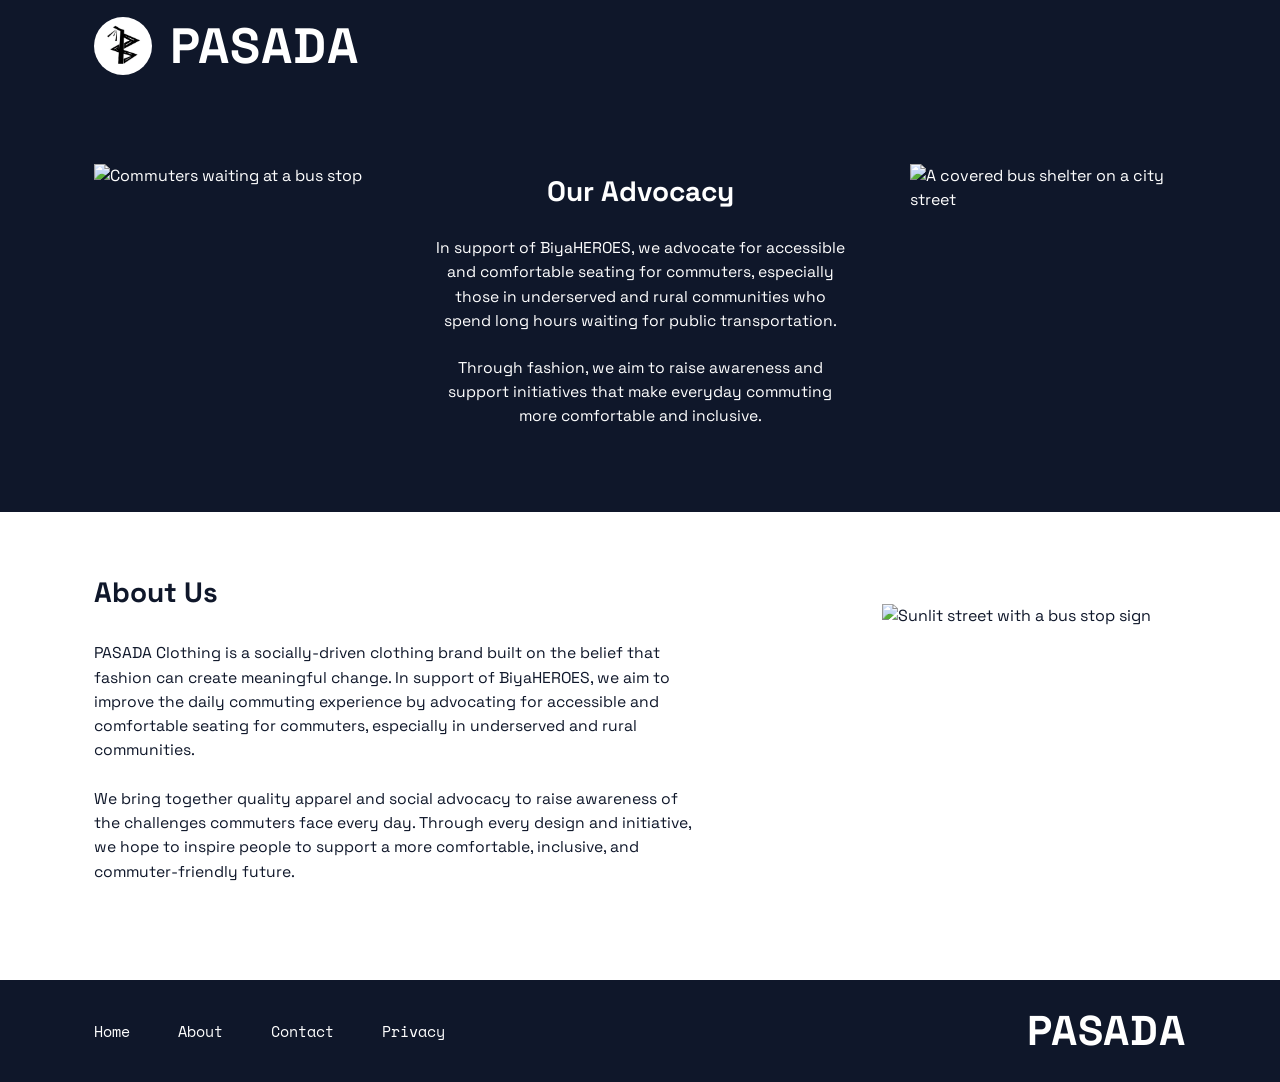
==== about.html @ 644e5175 "Add files via upload" ====
<!doctype html>
<html lang="en">

<head>
    <meta charset="UTF-8">
    <meta name="viewport" content="width=device-width, initial-scale=1.0">

    <title>About | PASADA</title>

    <!-- Bootstrap CSS -->
    <link href="https://cdn.jsdelivr.net/npm/bootstrap@5.3.9/dist/css/bootstrap.min.css" rel="stylesheet">

    <!-- Bootstrap Icons -->
    <link rel="stylesheet" href="https://cdn.jsdelivr.net/npm/bootstrap-icons@1.13.1/font/bootstrap-icons.min.css">

    <!-- Fonts: Space Grotesk + Space Mono -->
    <link rel="preconnect" href="https://fonts.googleapis.com">
    <link rel="preconnect" href="https://fonts.gstatic.com" crossorigin>
    <link href="https://fonts.googleapis.com/css2?family=Space+Grotesk:wght@300..700&family=Space+Mono:ital,wght@0,400;0,700;1,400;1,700&display=swap" rel="stylesheet">

    <!-- Custom CSS -->
    <link rel="stylesheet" href="style.css">

</head>

<body class="d-flex flex-column min-vh-100">

    <!-- HEADER -->
    <header id="site-header" data-variant="circle"></header>

    <!-- MAIN CONTENT -->
    <main class="flex-grow-1">

        <!-- OUR ADVOCACY -->
        <section class="advocacy">
            <div class="page-container">
                <div class="advocacy-grid">
                    <img src="images/advocacy-left.png" alt="Commuters waiting at a bus stop" class="adv-left" loading="lazy">

                    <div class="advocacy-text">
                        <h2>Our Advocacy</h2>
                        <p>In support of BiyaHEROES, we advocate for accessible and comfortable seating for commuters, especially those in underserved and rural communities who spend long hours waiting for public transportation.</p>
                        <p>Through fashion, we aim to raise awareness and support initiatives that make everyday commuting more comfortable and inclusive.</p>
                    </div>

                    <img src="images/advocacy-right.png" alt="A covered bus shelter on a city street" class="adv-right" loading="lazy">
                </div>
            </div>
        </section>

        <!-- ABOUT US -->
        <section class="about">
            <div class="page-container">
                <div class="about-grid">
                    <div>
                        <h2>About Us</h2>
                        <p>PASADA Clothing is a socially-driven clothing brand built on the belief that fashion can create meaningful change. In support of BiyaHEROES, we aim to improve the daily commuting experience by advocating for accessible and comfortable seating for commuters, especially in underserved and rural communities.</p>
                        <p>We bring together quality apparel and social advocacy to raise awareness of the challenges commuters face every day. Through every design and initiative, we hope to inspire people to support a more comfortable, inclusive, and commuter-friendly future.</p>
                    </div>
                    <img src="images/about-us.png" alt="Sunlit street with a bus stop sign" loading="lazy">
                </div>
            </div>
        </section>

    </main>

    <!-- FOOTER -->
    <footer id="site-footer"></footer>

    <!-- Bootstrap JavaScript -->
    <script src="https://cdn.jsdelivr.net/npm/bootstrap@5.3.9/dist/js/bootstrap.bundle.min.js"></script>

    <!-- Shared Components (header + footer) -->
    <script src="components.js"></script>

</body>
</html>
---- style.css ----
:root {
    --primary: #0F172A;     /* navy */
    --secondary: #E3B624;   /* gold */
    --secondary2: #64748B;  /* slate */
    --neutral: #FFFFFF;
    --gray-100: #E5E7EB;    /* form fields */
    --gray-200: #D9D9D9;    /* sidebar, avatars */
    --gray-300: #D0D0D0;    /* size / qty buttons */
    --gray-500: #9B9B9B;    /* image placeholders */

    --font-sans: "Space Grotesk", Arial, Helvetica, sans-serif;
    --font-mono: "Space Mono", "Courier New", monospace;
}

*, *::before, *::after { box-sizing: border-box; }

body {
    margin: 0;
    background: var(--neutral);
    color: var(--primary);
    font-family: var(--font-sans);
}

.font-mono { font-family: var(--font-mono); }
.text-slate { color: var(--secondary2); }

.page-container {
    width: 100%;
    max-width: 1140px;
    margin-inline: auto;
    padding-inline: 1.5rem;
}

/* ---------- Header (all pages except Home) ---------- */
.site-header {
    background: var(--primary);
    color: var(--neutral);
}
.site-header .brand {
    display: inline-flex;
    align-items: center;
    gap: 1.1rem;
    padding-block: 1.05rem;
    color: inherit;
    text-decoration: none;
}
.brand-circle {
    width: 58px; height: 58px;
    border-radius: 50%;
    background: #fff;
    padding: 5px;
    object-fit: contain;
    flex-shrink: 0;
}
.brand-mark { height: 52px; width: auto; flex-shrink: 0; }
.brand-word {
    font-weight: 700;
    font-size: clamp(2rem, 4.2vw, 3.1rem);
    line-height: 1;
    letter-spacing: .02em;
}

/* ---------- Header (Home – floats over hero) ---------- */
.home-header {
    position: absolute;
    z-index: 3;
    top: 2.5rem;
    left: max(1.5rem, calc((100vw - 1140px) / 2 + 1.5rem));
    right: 1.5rem;
    max-width: 523px;
    background: var(--primary);
    color: #fff;
    display: flex;
    align-items: center;
    justify-content: space-between;
    gap: 1rem;
    padding: 1rem 2rem;
}
.home-header .brand { display: inline-flex; align-items: center; gap: .75rem; color: inherit; text-decoration: none; }
.home-header .brand-mark { height: 46px; }
.home-header .brand-word { font-size: 2.1rem; }
.search-pill {
    display: flex; align-items: center; gap: .5rem;
    background: #fff; border-radius: 999px;
    padding: .35rem .9rem;
    flex: 1 1 180px; min-width: 0; max-width: 200px;
}
.search-pill i { color: var(--primary); font-size: .95rem; }
.search-pill input {
    border: 0; outline: 0; background: transparent; width: 100%;
    font: 400 .72rem var(--font-sans); color: var(--primary);
}
@media (max-width: 575.98px) {
    .home-header { top: 1rem; padding: .75rem 1rem; flex-wrap: wrap; }
    .home-header .brand-word { font-size: 1.6rem; }
    .search-pill { max-width: none; flex-basis: 100%; }
}

/* ---------- Footer ---------- */
.site-footer {
    background: var(--primary);
    color: #fff;
    margin-top: auto;
}
.site-footer .footer-inner {
    display: flex; align-items: center; justify-content: space-between;
    flex-wrap: wrap; gap: 1rem;
    padding-block: 1.9rem;
}
.footer-nav { display: flex; flex-wrap: wrap; gap: 1.5rem 3rem; font-family: var(--font-mono); font-size: .95rem; }
.footer-nav a, .footer-word { color: #fff; text-decoration: none; }
.footer-nav a:hover { text-decoration: underline; }
.footer-word { font-weight: 700; font-size: 2.6rem; line-height: 1; letter-spacing: .02em; }
@media (max-width: 767.98px) {
    .site-footer .footer-inner { flex-direction: column; text-align: center; }
    .footer-nav { justify-content: center; gap: 1rem 1.75rem; }
}

/* HOME */
.hero {
    position: relative;
    overflow: hidden;
    color: #fff;
    isolation: isolate;
    padding: 9.5rem 0 3.25rem;
}
.hero::before {                      /* blurred B&W photo */
    content: "";
    position: absolute; inset: -20px;
    background: url("images/hero-bus-stop.png") center / cover no-repeat;
    filter: blur(5px);
    z-index: -2;
}
.hero::after {                       /* navy tint */
    content: "";
    position: absolute; inset: 0;
    background: rgba(15, 23, 42, .62);
    z-index: -1;
}
.hero-products { display: flex; justify-content: center; gap: 3rem; flex-wrap: wrap; }
.hero-product { flex: 1 1 260px; max-width: 460px; text-align: center; color: #fff; text-decoration: none; }
.hero-product img { height: 270px; width: auto; max-width: 100%; object-fit: contain; margin-bottom: 1.25rem; }
.hero-product h1, .hero-product h2 { font-size: clamp(1.4rem, 2.4vw, 1.75rem); font-weight: 500; margin: 0 0 .15rem; }
.hero-product p { font-family: var(--font-mono); font-size: 1.05rem; margin: 0; }
.hero-product:hover img { transform: translateY(-4px); }
.hero-product img { transition: transform .2s ease; }

.tagline {
    position: relative;
    min-height: 360px;
    display: flex; align-items: center;
    color: #fff;
    background: #111 url("images/tagline-jeepney.png") center / cover no-repeat;
}
.tagline h2 { font-size: 1.4rem; font-weight: 700; margin: 0; }

.section-title {
    text-align: center;
    font-weight: 700;
    font-size: 1.45rem;
    color: var(--primary);
    margin: 0 0 3rem;
}

.featured { padding: 4.5rem 0 2.5rem; }
.featured-grid { display: grid; grid-template-columns: repeat(3, 1fr); gap: 2rem; }
.featured-item { display: block; color: inherit; text-decoration: none; max-width: 260px; margin-inline: auto; width: 100%; }
.featured-item img { width: 100%; aspect-ratio: 1 / 1.05; object-fit: contain; margin-bottom: 1.25rem; }
.featured-item h3 { font-family: var(--font-mono); font-weight: 700; font-size: 1.1rem; margin: 0 0 .15rem; }
.featured-item p { color: var(--secondary2); font-size: .8rem; margin: 0; line-height: 1.5; }
.featured-item:hover h3 { text-decoration: underline; }
@media (max-width: 767.98px) { .featured-grid { grid-template-columns: 1fr; gap: 2.5rem; } }

.categories { padding: 2.5rem 0 3rem; }
.category-grid { display: grid; grid-template-columns: repeat(4, 1fr); gap: 2rem; text-align: center; }
.category-item { color: var(--primary); text-decoration: none; }
.category-item img { height: 120px; width: auto; margin-bottom: 1rem; }
.category-item span { display: block; font-size: 1.05rem; }
.category-item:hover span { text-decoration: underline; }
@media (max-width: 575.98px) { .category-grid { grid-template-columns: repeat(2, 1fr); } }

.promo {
    position: relative;
    max-width: 865px;
    margin: 0 auto 4.5rem;
    color: #fff;
    min-height: 240px;
    background: var(--primary);
}
.promo img { width: 100%; height: 100%; min-height: 240px; object-fit: cover; object-position: right center; display: block; position: absolute; inset: 0; }
.promo-text { position: relative; padding: 4.5rem 2rem 1.5rem 2rem; }
.promo-text { display: flex; flex-direction: column; justify-content: flex-end; min-height: 335px; }
.promo-text h2 { font-size: 1.6rem; font-weight: 700; margin: 0; }
.promo-text p { font-family: var(--font-mono); font-size: 1.05rem; margin: 0; }
@media (max-width: 767.98px) { .promo { margin-inline: 1.5rem; } .promo-text { min-height: 240px; padding-top: 3rem; } }

/* Advocacy + About (Home bottom & About page) */
.advocacy { background: var(--primary); color: #fff; padding: 4.5rem 0; }
.advocacy-grid {
    display: grid; align-items: center; gap: 3.5rem;
    grid-template-columns: 276px 1fr 276px;
}
.advocacy-grid img { width: 100%; aspect-ratio: 1; object-fit: cover; display: block; }
.advocacy-grid .adv-left  { object-position: 30% 50%; }
.advocacy-grid .adv-right { object-position: 28% 50%; }
.advocacy-text { text-align: center; max-width: 420px; margin-inline: auto; }
.advocacy-text h2 { font-size: 1.75rem; font-weight: 700; margin: 0 0 1.75rem; }
.advocacy-text p { font-size: .98rem; line-height: 1.55; margin: 0 0 1.4rem; }
.advocacy-text p:last-child { margin-bottom: 0; }
@media (max-width: 991.98px) {
    .advocacy-grid { grid-template-columns: 1fr; }
    .advocacy-grid img { max-width: 320px; margin-inline: auto; }
    .advocacy-grid .adv-left { order: 2; }
    .advocacy-text { order: 1; }
    .advocacy-grid .adv-right { order: 3; }
}

.about { padding: 4rem 0 4.5rem; }
.about-grid { display: grid; grid-template-columns: 1fr 304px; gap: 4rem; align-items: center; }
.about-grid h2 { font-size: 1.75rem; font-weight: 700; margin: 0 0 2rem; }
.about-grid p { font-size: .98rem; line-height: 1.55; margin: 0 0 1.5rem; max-width: 600px; }
.about-grid img { width: 100%; aspect-ratio: 304 / 276; object-fit: cover; object-position: 60% 50%; display: block; }
@media (max-width: 767.98px) { .about-grid { grid-template-columns: 1fr; } .about-grid img { max-width: 320px; } }

/* PRODUCT PAGE */
.product-layout { display: grid; grid-template-columns: minmax(0, 1fr) 265px; flex: 1 0 auto; }
.product-main { padding: 2.5rem 2.5rem 3rem max(1.5rem, calc((100vw - 1140px) / 2 + 1.5rem)); }
.product-top { display: grid; grid-template-columns: 290px 1fr; gap: 3rem; align-items: start; margin-bottom: 2.75rem; }
.product-photo img { width: 100%; height: auto; display: block; }
.product-info h1 { font-size: clamp(2rem, 3.4vw, 2.5rem); font-weight: 700; margin: .5rem 0 0; color: #000; }
.product-price { font-family: var(--font-mono); font-size: 1.9rem; margin: .1rem 0 1rem; color: #000; }

.size-group { display: flex; gap: 4px; margin-bottom: 1.9rem; }
.size-group label, .qty-box {
    background: var(--gray-300);
    font-family: var(--font-mono); font-size: 1.05rem;
    min-width: 94px; height: 34px;
    display: inline-flex; align-items: center; justify-content: center;
    cursor: pointer; user-select: none; margin: 0;
}
.size-group input { position: absolute; opacity: 0; width: 1px; height: 1px; pointer-events: none; }
.size-group { position: relative; }
.size-group input:checked + label { background: var(--primary); color: #fff; }
.size-group input:focus-visible + label { outline: 3px solid var(--secondary); outline-offset: 2px; }
.qty-box { cursor: default; justify-content: space-between; padding: 0 .6rem; min-width: 94px; }
.qty-box button { background: none; border: 0; padding: 0 .25rem; font: inherit; line-height: 1; cursor: pointer; color: inherit; }
.qty-box output { min-width: 1.2em; text-align: center; }

.btn-row { display: flex; flex-wrap: wrap; gap: 1.1rem; margin: 1.2rem 0 .6rem; }
.btn-pasada {
    font-family: var(--font-mono); font-size: 1.05rem;
    border: 2px solid #000; border-radius: 0;
    padding: .35rem 1.1rem; line-height: 1.4; cursor: pointer;
}
.btn-cart  { background: var(--secondary2); color: #fff; }
.btn-order { background: var(--secondary);  color: #000; }
.btn-pasada:hover { filter: brightness(1.08); }
.btn-pasada:focus-visible { outline: 3px solid var(--primary); outline-offset: 2px; }
.sold { font-size: .85rem; margin: 0; color: #000; }
.cart-msg { font-family: var(--font-mono); font-size: .85rem; min-height: 1.3em; margin: .5rem 0 0; color: var(--secondary2); }

.product-main h2 { font-size: 1.75rem; font-weight: 700; margin: 0 0 .9rem; color: #000; }
.product-details p { font-family: var(--font-mono); font-size: 1.2rem; line-height: 1.5; margin: 0; color: #000; }
.reviews { margin-top: 1.8rem; }
.reviews h2 { font-size: 1.5rem; }
.rating-row { display: flex; align-items: center; gap: 1.5rem; margin: 1rem 0 1.6rem; }
.rating-row .score { font-size: 2.4rem; font-weight: 500; line-height: 1; padding-left: .25rem; }
.stars { display: inline-flex; gap: .2rem; color: var(--secondary); }
.stars .off { color: var(--gray-200); }
.rating-row .stars { font-size: 2.1rem; gap: .5rem; }
.review-list { display: grid; grid-template-columns: repeat(2, minmax(0, 1fr)); gap: 1.5rem; }
.review { display: flex; align-items: flex-start; gap: .9rem; }
.avatar { width: 64px; height: 64px; border-radius: 50%; background: var(--gray-200); flex-shrink: 0; }
.review-body { flex: 1 1 auto; min-width: 0; }
.review-body .stars { font-size: 1.15rem; margin-bottom: .1rem; }
.review-body p { font-family: var(--font-mono); font-size: 1.05rem; margin: .45rem 0 0; color: #000; }
.review-photo { width: 124px; height: 90px; flex-shrink: 0; background: var(--gray-500); }
.review-photo svg { width: 100%; height: 100%; display: block; }

.product-side { background: var(--gray-200); padding: 2rem 1.5rem; text-align: center; }
.product-side > h2 { font-family: var(--font-mono); font-weight: 400; font-size: 1rem; line-height: 1.25; margin: 0 0 2.2rem; color: #000; }
.side-item { display: block; color: #000; text-decoration: none; margin-bottom: 2.1rem; }
.side-item .thumb { width: 143px; height: 165px; margin: 0 auto 1rem; background: #fff; border: 1px solid #000; display: flex; align-items: center; justify-content: center; }
.side-item .thumb img { width: 100%; height: 100%; object-fit: contain; }
.side-item strong { display: block; font-size: 1.1rem; }
.side-item .price { display: block; font-size: .95rem; margin: .1rem 0 .35rem; }
.side-item .stars { font-size: .95rem; margin-bottom: .3rem; }
.side-item .sold-sm { display: block; font-size: .78rem; }
.side-item:hover strong { text-decoration: underline; }

@media (max-width: 991.98px) {
    .product-layout { grid-template-columns: 1fr; }
    .product-main { padding: 2rem 1.5rem; }
    .product-side { padding-bottom: 1rem; }
}
@media (max-width: 767.98px) {
    .product-top { grid-template-columns: 1fr; gap: 1.5rem; }
    .product-photo { max-width: 290px; }
    .review-list { grid-template-columns: 1fr; }
}


.policy { padding: 4rem 0 6rem; }
.policy h1 { text-align: center; font-weight: 700; font-size: clamp(2.5rem, 5vw, 3.6rem); color: var(--primary); margin: 0 0 4.5rem; }
.policy-body { max-width: 960px; margin-inline: auto; }
.policy h2 { font-family: var(--font-mono); font-weight: 700; font-size: 1.65rem; color: var(--primary); margin: 0 0 1.1rem; }
.policy p { font-family: var(--font-mono); font-size: 1.02rem; line-height: 1.5; color: var(--primary); margin: 0 0 3rem; }

/* CONTACT */
.contact { padding: 2.5rem 0 5rem; }
.contact h1 { text-align: center; font-weight: 700; font-size: clamp(2.5rem, 5vw, 3.6rem); color: #000; margin: 0 0 3rem; }
.contact-grid { display: grid; grid-template-columns: 6fr 5fr; gap: 4rem; align-items: center; }
.contact-form label { display: block; font-family: var(--font-mono); font-size: 1.05rem; margin-bottom: .55rem; color: #000; }
.contact-form .field { margin-bottom: 1.6rem; }
.contact-form input, .contact-form textarea {
    width: 100%; background: var(--gray-100);
    border: 1px solid var(--primary); border-radius: 12px;
    padding: .6rem .9rem; font: 400 1rem var(--font-sans); color: var(--primary);
}
.contact-form input { height: 48px; }
.contact-form textarea { min-height: 96px; resize: vertical; }
.contact-form input:focus, .contact-form textarea:focus { outline: 3px solid var(--secondary); outline-offset: 1px; }
.btn-submit {
    background: var(--primary); color: #fff; border: 0; border-radius: 14px;
    font-family: var(--font-mono); font-size: 1.3rem; padding: .7rem 2rem; cursor: pointer;
}
.btn-submit:hover { background: #1b2742; }
.contact-logo { text-align: center; }
.contact-logo img { width: 100%; max-width: 370px; height: auto; }
@media (max-width: 767.98px) { .contact-grid { grid-template-columns: 1fr; gap: 2.5rem; } .contact-logo { order: -1; } .contact-logo img { max-width: 240px; } }
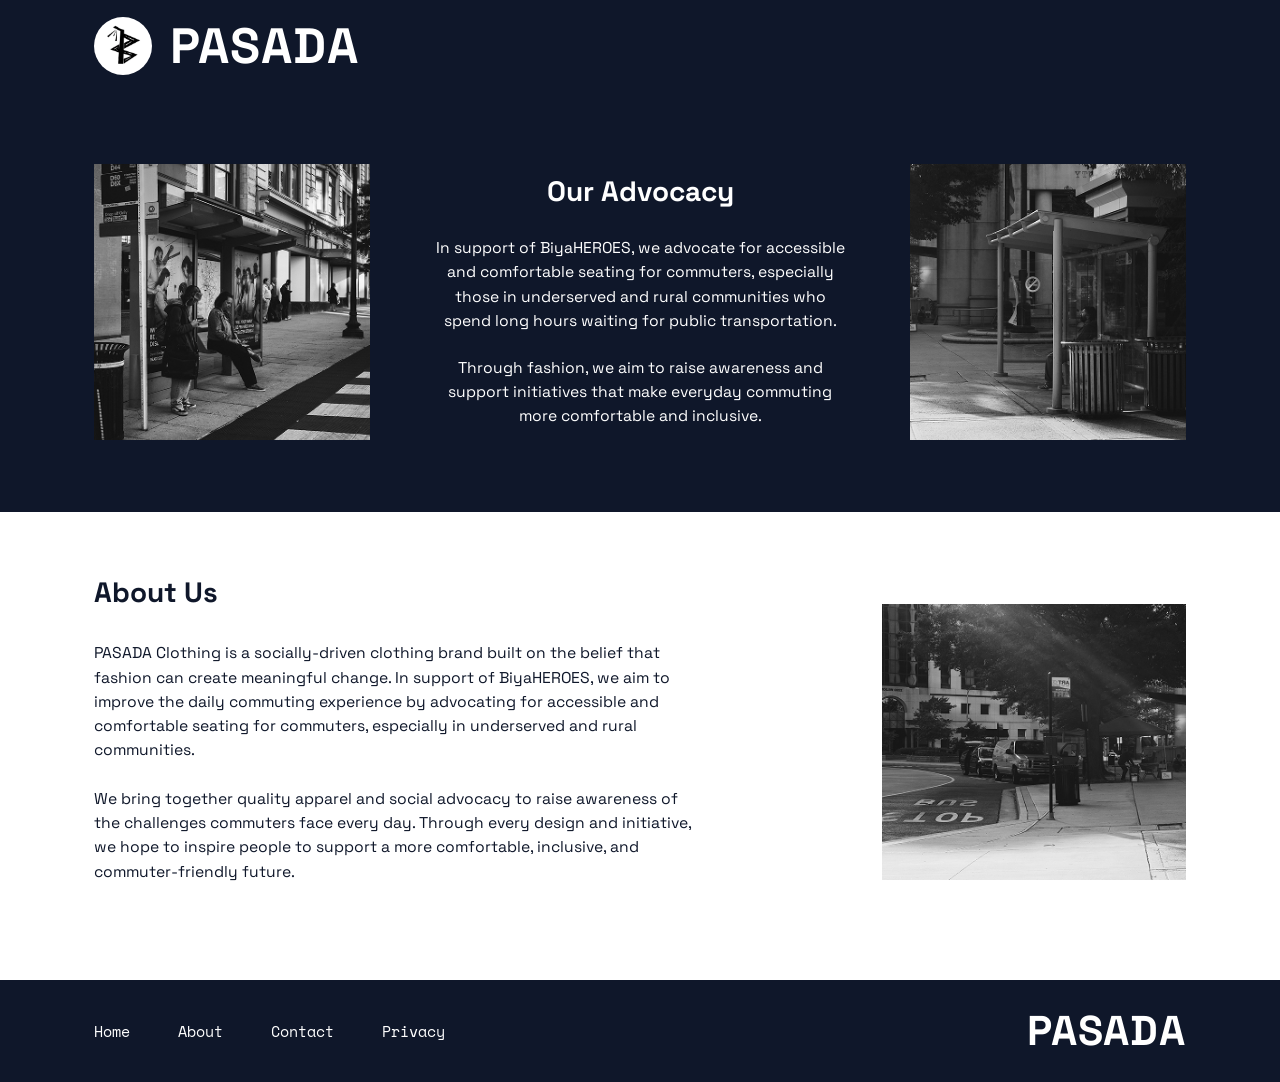
==== commit 3c0127f6: "edited stuff" ====
--- a/about.html
+++ b/about.html
@@ -35,7 +35,7 @@
         <section class="advocacy">
             <div class="page-container">
                 <div class="advocacy-grid">
-                    <img src="images/advocacy-left.png" alt="Commuters waiting at a bus stop" class="adv-left" loading="lazy">
+                    <img src="advocacy-left.png" alt="Commuters waiting at a bus stop" class="adv-left" loading="lazy">
 
                     <div class="advocacy-text">
                         <h2>Our Advocacy</h2>
@@ -43,7 +43,7 @@
                         <p>Through fashion, we aim to raise awareness and support initiatives that make everyday commuting more comfortable and inclusive.</p>
                     </div>
 
-                    <img src="images/advocacy-right.png" alt="A covered bus shelter on a city street" class="adv-right" loading="lazy">
+                    <img src="advocacy-right.png" alt="A covered bus shelter on a city street" class="adv-right" loading="lazy">
                 </div>
             </div>
         </section>
@@ -57,7 +57,7 @@
                         <p>PASADA Clothing is a socially-driven clothing brand built on the belief that fashion can create meaningful change. In support of BiyaHEROES, we aim to improve the daily commuting experience by advocating for accessible and comfortable seating for commuters, especially in underserved and rural communities.</p>
                         <p>We bring together quality apparel and social advocacy to raise awareness of the challenges commuters face every day. Through every design and initiative, we hope to inspire people to support a more comfortable, inclusive, and commuter-friendly future.</p>
                     </div>
-                    <img src="images/about-us.png" alt="Sunlit street with a bus stop sign" loading="lazy">
+                    <img src="about-us.png" alt="Sunlit street with a bus stop sign" loading="lazy">
                 </div>
             </div>
         </section>
--- a/style.css
+++ b/style.css
@@ -127,7 +127,7 @@
 .hero::before {                      /* blurred B&W photo */
     content: "";
     position: absolute; inset: -20px;
-    background: url("images/hero-bus-stop.png") center / cover no-repeat;
+    background: url("street-bus-stop.png") center / cover no-repeat;
     filter: blur(5px);
     z-index: -2;
 }
@@ -150,7 +150,7 @@
     min-height: 360px;
     display: flex; align-items: center;
     color: #fff;
-    background: #111 url("images/tagline-jeepney.png") center / cover no-repeat;
+    background: #111 url("tagline-jeepney.png") center / cover no-repeat;
 }
 .tagline h2 { font-size: 1.4rem; font-weight: 700; margin: 0; }
 
